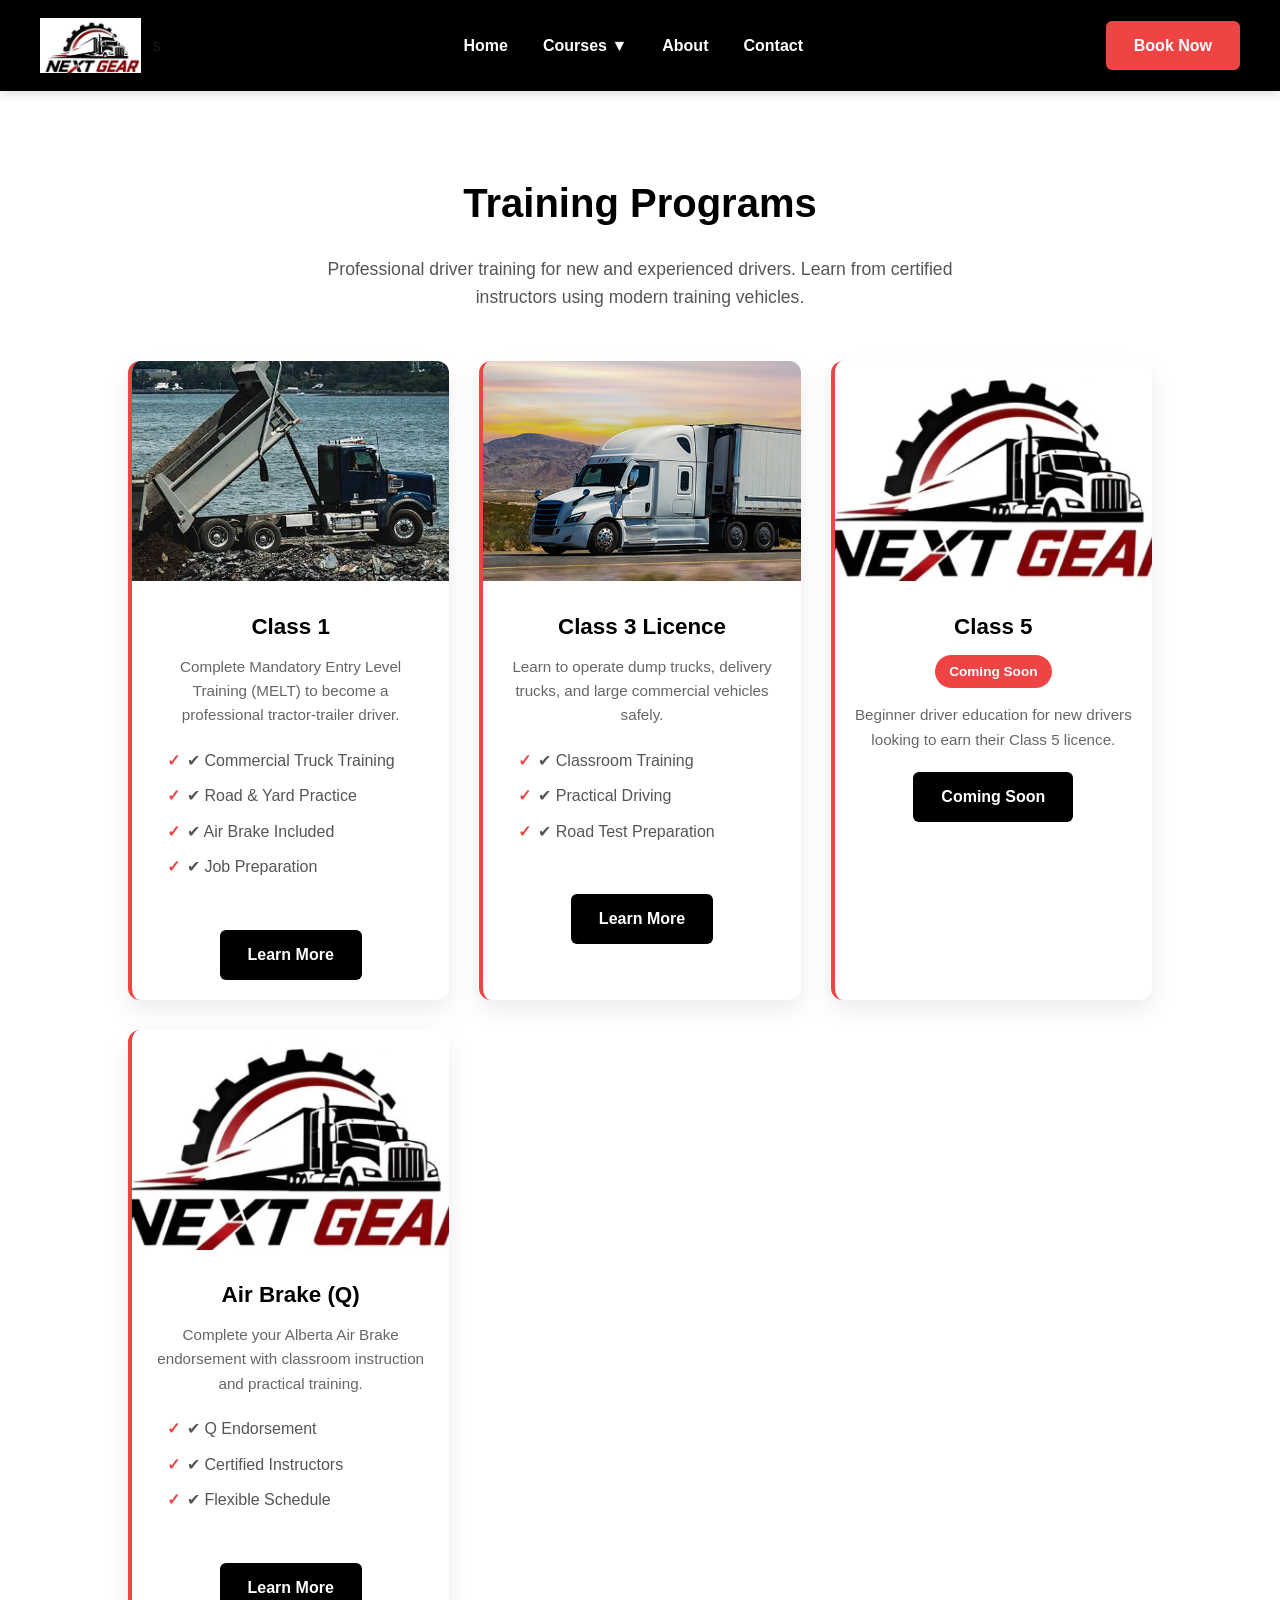
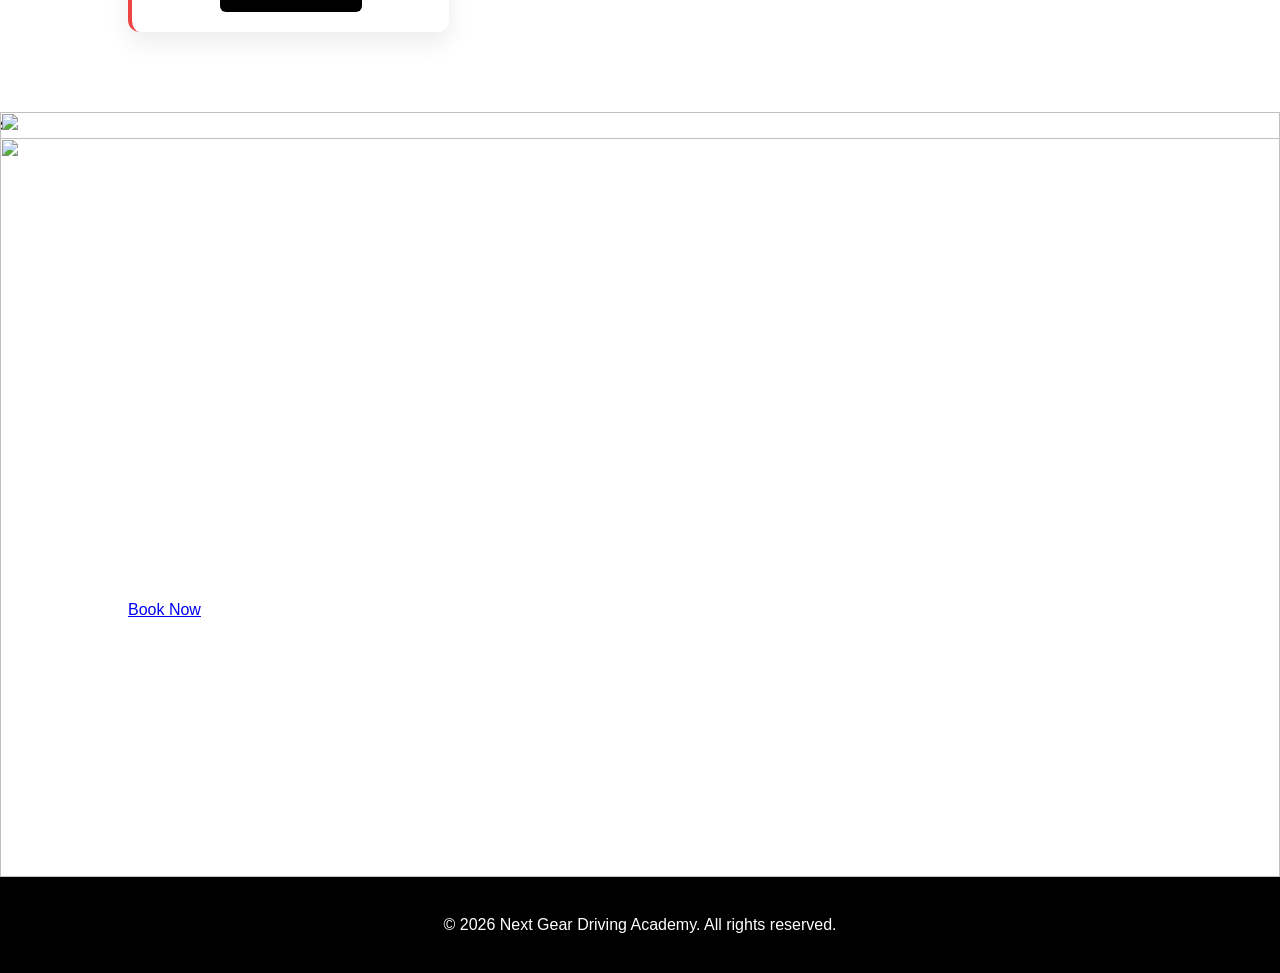
==== index.html @ 334b320c "changes to websites" ====
<!DOCTYPE html>
<html lang="en">
<head>
    <meta charset="UTF-8">
    <meta name="viewport" content="width=device-width, initial-scale=1.0">
    <title>Next Gear Driving Academy - Truck Driving School</title>
    <link rel="stylesheet" href="../css/style.css">
</head>
<body>

<header>

    <nav class="navbar">

    <div class="logo">
        <img src="../images/NextGear.png" alt="Next Gear Driving Academy Logo">s
    </div>

    <ul class="nav-links">

        <li><a href="index.html">Home</a></li>

        <li class="dropdown">

            <a href="#">Courses ▼</a>

            <ul class="dropdown-menu">

                <li><a href="class1.html">Class 1</a></li>

                <li><a href="class3.html">Class 3</a></li>

                <li><a href="#">Class 5 (Coming Soon)</a></li>

            </ul>

        </li>

        <li><a href="about.html">About</a></li>

        <li><a href="contact.html">Contact</a></li>

    </ul>

    <a href="booking.html" class="book-btn">Book Now</a>

</nav>

</header>

<main>

<section class="courses">

    <h2>Training Programs</h2>

    <p class="section-text">
        Professional driver training for new and experienced drivers.
        Learn from certified instructors using modern training vehicles.
    </p>

    <div class="course-grid">

        <div class="course-card">
            <img src="../images/class3.jpg" alt="Class 1 Truck">

            <h3>Class 1</h3>

            <p>
                Complete Mandatory Entry Level Training (MELT) to become
                a professional tractor-trailer driver.
            </p>

            <ul>
                <li>✔ Commercial Truck Training</li>
                <li>✔ Road & Yard Practice</li>
                <li>✔ Air Brake Included</li>
                <li>✔ Job Preparation</li>
            </ul>

            <a href="class1.html">Learn More</a>
        </div>

        <div class="course-card">
            <img src="../images/class1.png" alt="Class 3 Truck">

            <h3>Class 3 Licence</h3>

            <p>
                Learn to operate dump trucks, delivery trucks, and
                large commercial vehicles safely.
            </p>

            <ul>
                <li>✔ Classroom Training</li>
                <li>✔ Practical Driving</li>
                <li>✔ Road Test Preparation</li>
            </ul>

            <a href="class3.html">Learn More</a>
        </div>

        <div class="course-card">
            <img src="../images/NextGear.png" alt="Class 5">

            <h3>Class 5</h3>

            <span class="coming-soon">Coming Soon</span>

            <p>
                Beginner driver education for new drivers looking to earn
                their Class 5 licence.
            </p>

            <a href="#">Coming Soon</a>
        </div>

        <div class="course-card">
            <img src="../images/NextGear.png" alt="Air Brake">

            <h3>Air Brake (Q)</h3>

            <p>
                Complete your Alberta Air Brake endorsement with
                classroom instruction and practical training.
            </p>

            <ul>
                <li>✔ Q Endorsement</li>
                <li>✔ Certified Instructors</li>
                <li>✔ Flexible Schedule</li>
            </ul>

            <a href="airbrake.html">Learn More</a>
        </div>

    </div>

</section>
<section class="hero-slider">

    <div class="slide active">
       <img src="../images/first.png">

        <div class="hero-content">

            <h1>Start Your Truck Driving Career</h1>

            <p>Professional Class 1 & Class 3 Training</p>

            <a href="booking.html">Book Now</a>

        </div>

    </div>

    <div class="slide">
        <img src=".../images/second.webp">

        <div class="hero-content">

            <h1>Certified Instructors</h1>

            <p>Learn from experienced professionals.</p>

        </div>

    </div>
s
    <div class="slide">
        <img src=".../images/fifth.png>

        <div class="hero-content">

            <h1>Class 5 Coming Soon</h1>

        </div>

    </div>

</section>

</main>

<footer>
    <p>&copy; 2026 Next Gear Driving Academy. All rights reserved.</p>
</footer>

</body>
---- css/style.css ----
/* ========================
   Global Styles
======================== */
* {
    margin: 0;
    padding: 0;
    box-sizing: border-box;
}

body {
    font-family: 'Segoe UI', Tahoma, Geneva, Verdana, sans-serif;
    line-height: 1.6;
    color: #1a1a1a;
    background: #ffffff;
}

/* ========================
   Navigation Bar
======================== */
header {
    background: #000000;
    position: sticky;
    top: 0;
    z-index: 1000;
    box-shadow: 0 2px 10px rgba(0, 0, 0, 0.15);
}

.navbar {
    max-width: 1300px;
    margin: 0 auto;
    padding: 18px 40px;
    display: flex;
    justify-content: space-between;
    align-items: center;
}

.logo {
    display: flex;
    align-items: center;
    gap: 12px;
    transition: all 0.3s ease;
}

.logo:hover {
    transform: translateY(-2px);
}

.logo h1 {
    color: white;
    font-size: 1.8rem;
    font-weight: bold;
    letter-spacing: 0.5px;
    margin: 0;
}

.logo img {
    height: 55px;
    margin: 0;
    object-fit: contain;
    transition: all 0.3s ease;
}

.nav-links {
    display: flex;
    list-style: none;
    gap: 35px;
}

.nav-links a {
    color: white;
    text-decoration: none;
    font-weight: 600;
    transition: all 0.3s ease;
    position: relative;
    padding-bottom: 6px;
}

.nav-links a::after {
    content: "";
    position: absolute;
    left: 0;
    bottom: -6px;
    width: 0;
    height: 2px;
    background: #ef4444;
    transition: width 0.3s ease;
}

.nav-links a:hover::after {
    width: 100%;
}

.nav-links a:hover {
    color: #ef4444;
}

.book-btn {
    background: #ef4444;
    color: white;
    text-decoration: none;
    padding: 12px 28px;
    border-radius: 6px;
    font-weight: bold;
    transition: all 0.3s ease;
}

.book-btn:hover {
    background: #dc2626;
    transform: translateY(-2px);
    box-shadow: 0 4px 12px rgba(239, 68, 68, 0.3);
}

/* ========================
   Courses Section
======================== */
.courses {
    padding: 80px 10%;
    text-align: center;
    background: #ffffff;
}

.courses h2 {
    font-size: 2.5rem;
    margin-bottom: 20px;
    color: #000000;
}

.section-text {
    max-width: 700px;
    margin: 20px auto 50px;
    color: #555555;
    font-size: 1.1rem;
}

.course-grid {
    display: grid;
    grid-template-columns: repeat(auto-fit, minmax(280px, 1fr));
    gap: 30px;
}

.course-card {
    background: white;
    border-radius: 12px;
    overflow: hidden;
    box-shadow: 0 10px 25px rgba(0, 0, 0, 0.08);
    transition: all 0.3s ease;
    border-left: 4px solid #ef4444;
}

.course-card:hover {
    transform: translateY(-8px);
    box-shadow: 0 20px 40px rgba(239, 68, 68, 0.15);
}

.course-card img {
    width: 100%;
    height: 220px;
    object-fit: cover;
}

.course-card h3 {
    margin: 20px 0 10px;
    color: #000000;
    font-size: 1.4rem;
}

.course-card p {
    padding: 0 20px;
    color: #666666;
    font-size: 0.95rem;
}

.course-card ul {
    list-style: none;
    text-align: left;
    padding: 20px 35px;
    color: #555555;
}

.course-card li {
    margin-bottom: 10px;
    padding-left: 20px;
    position: relative;
}

.course-card li::before {
    content: "✓";
    position: absolute;
    left: 0;
    color: #ef4444;
    font-weight: bold;
}

.coming-soon {
    display: inline-block;
    background: #ef4444;
    color: white;
    padding: 6px 14px;
    border-radius: 20px;
    margin-bottom: 15px;
    font-size: 0.85rem;
    font-weight: bold;
}

.course-card a {
    display: inline-block;
    margin: 20px;
    padding: 12px 28px;
    background: #000000;
    color: white;
    text-decoration: none;
    border-radius: 6px;
    font-weight: bold;
    transition: all 0.3s ease;
}

.course-card a:hover {
    background: #ef4444;
    transform: translateY(-2px);
    box-shadow: 0 4px 12px rgba(239, 68, 68, 0.3);
}
/* Dropdown */

.dropdown {
    position: relative;
}

.dropdown-menu {
    position: absolute;
    top: 100%;
    left: 0;
    background: white;
    width: 220px;
    list-style: none;
    border-radius: 8px;
    box-shadow: 0 10px 30px rgba(0, 0, 0, 0.2);
    opacity: 0;
    visibility: hidden;
    transform: translateY(-10px);
    transition: all 0.3s cubic-bezier(0.4, 0, 0.2, 1);
    pointer-events: none;
    margin-top: 8px;
}

.dropdown-menu li {
    border-bottom: 1px solid #f0f0f0;
}

.dropdown-menu li:last-child {
    border-bottom: none;
}

.dropdown-menu li a {
    display: block;
    padding: 14px 16px;
    color: #1a1a1a;
    text-decoration: none;
    font-weight: 500;
    transition: all 0.3s ease;
}

.dropdown-menu li a:hover {
    background: #ef4444;
    color: white;
    padding-left: 20px;
}

.dropdown:hover .dropdown-menu {
    opacity: 1;
    visibility: visible;
    transform: translateY(0);
    pointer-events: auto;
}


/* ========================
   Responsive Design
======================== */
@media (max-width: 900px) {
    .navbar {
        flex-direction: column;
        gap: 20px;
        padding: 15px 20px;
    }

    .nav-links {
        flex-direction: column;
        text-align: center;
        gap: 15px;
    }

    .book-btn {
        width: 200px;
        text-align: center;
    }

    .courses {
        padding: 60px 5%;
    }

    .course-grid {
        grid-template-columns: 1fr;
    }

    .courses h2 {
        font-size: 2rem;
    }
}

@media (max-width: 600px) {
    .logo h1 {
        font-size: 1.4rem;
    }

    .nav-links {
        gap: 10px;
        font-size: 0.9rem;
    }

    .courses {
        padding: 40px 5%;
    }

    .courses h2 {
        font-size: 1.6rem;
    }

    .course-card a {
        padding: 10px 20px;
        margin: 15px;
        font-size: 0.9rem;
    }
}

/* ========================
   Course Page Styles
======================== */
.course-hero {
    background: linear-gradient(135deg, #000000 0%, #1a1a1a 100%);
    color: white;
    padding: 100px 40px;
    text-align: center;
}

.course-hero h1 {
    font-size: 3rem;
    margin-bottom: 20px;
}

.course-hero p {
    font-size: 1.2rem;
    margin-bottom: 30px;
    max-width: 600px;
    margin-left: auto;
    margin-right: auto;
}

.course-info {
    padding: 80px 10%;
    text-align: center;
    background: #ffffff;
}

.course-info h2 {
    font-size: 2.2rem;
    margin-bottom: 30px;
    color: #000000;
}

.course-info p {
    max-width: 800px;
    margin: 0 auto;
    font-size: 1.1rem;
    color: #555555;
    line-height: 1.8;
}

.course-features {
    padding: 80px 10%;
    background: #f9f9f9;
    text-align: center;
}

.course-features h2 {
    font-size: 2.2rem;
    margin-bottom: 60px;
    color: #000000;
}

.feature-grid {
    display: grid;
    grid-template-columns: repeat(auto-fit, minmax(250px, 1fr));
    gap: 40px;
    max-width: 1000px;
    margin: 0 auto;
}

.feature {
    background: white;
    padding: 40px 30px;
    border-radius: 12px;
    box-shadow: 0 10px 25px rgba(0, 0, 0, 0.08);
    transition: all 0.3s ease;
    border-top: 4px solid #ef4444;
}

.feature:hover {
    transform: translateY(-8px);
    box-shadow: 0 20px 40px rgba(239, 68, 68, 0.15);
}

.feature-icon {
    font-size: 3rem;
    margin-bottom: 15px;
}

.feature h3 {
    font-size: 1.4rem;
    margin-bottom: 12px;
    color: #000000;
}

.feature p {
    color: #666666;
    font-size: 0.95rem;
}

.cta {
    background: #ef4444;
    color: white;
    padding: 80px 40px;
    text-align: center;
}

.cta h2 {
    font-size: 2.2rem;
    margin-bottom: 30px;
}

.cta .book-btn {
    background: #000000;
    color: white;
    margin: 0;
}

.cta .book-btn:hover {
    background: white;
    color: #ef4444;
}

/* ========================
   Course Page Responsive
======================== */
@media (max-width: 900px) {
    .course-hero {
        padding: 80px 20px;
    }

    .course-hero h1 {
        font-size: 2.2rem;
    }

    .course-info {
        padding: 60px 5%;
    }

    .course-features {
        padding: 60px 5%;
    }

    .feature-grid {
        grid-template-columns: 1fr;
    }

    .cta {
        padding: 60px 20px;
    }
}

@media (max-width: 600px) {
    .course-hero {
        padding: 60px 20px;
    }

    .course-hero h1 {
        font-size: 1.8rem;
    }

    .course-hero p {
        font-size: 1rem;
    }

    .course-info h2,
    .course-features h2,
    .cta h2 {
        font-size: 1.6rem;
    }
}
/* ========================
   Contact Page
======================== */

.contact-hero {
    background: linear-gradient(135deg, #000000 0%, #1f1f1f 100%);
    color: white;
    text-align: center;
    padding: 90px 20px;
}

.contact-hero h1 {
    font-size: 3rem;
    margin-bottom: 15px;
}

.contact-hero p {
    font-size: 1.1rem;
    color: #dddddd;
    max-width: 700px;
    margin: 0 auto;
}

/* Contact Section */

.contact-container {
    max-width: 1200px;
    margin: 80px auto;
    padding: 0 40px;

    display: grid;
    grid-template-columns: 1fr 2fr;
    gap: 50px;
}

/* Contact Info */

.contact-info {
    background: #ffffff;
    padding: 35px;
    border-radius: 12px;
    box-shadow: 0 8px 25px rgba(0,0,0,.08);
    border-left: 5px solid #ef4444;
}

.contact-info h2 {
    margin-bottom: 30px;
    color: #000;
}

.info-item {
    margin-bottom: 25px;
}

.info-item h3 {
    color: #ef4444;
    margin-bottom: 8px;
    font-size: 1rem;
}

.info-item p {
    color: #555;
    line-height: 1.6;
}

.info-item a {
    color: #333;
    text-decoration: none;
}

.info-item a:hover {
    color: #ef4444;
}

/* Contact Form */

.contact-form {
    background: white;
    padding: 35px;
    border-radius: 12px;
    box-shadow: 0 8px 25px rgba(0,0,0,.08);
}

.contact-form h2 {
    margin-bottom: 30px;
    color: #000;
}

.contact-form form {
    display: flex;
    flex-direction: column;
    gap: 18px;
}

.contact-form input,
.contact-form select,
.contact-form textarea {

    width: 100%;

    padding: 15px;

    border: 1px solid #ddd;

    border-radius: 8px;

    font-size: 16px;

    transition: .3s;
}

.contact-form input:focus,
.contact-form select:focus,
.contact-form textarea:focus {

    outline: none;

    border-color: #ef4444;

    box-shadow: 0 0 8px rgba(239,68,68,.2);

}

.contact-form textarea {
    resize: vertical;
    min-height: 150px;
}

.submit-btn {

    background: #ef4444;

    color: white;

    border: none;

    padding: 16px;

    border-radius: 8px;

    font-size: 16px;

    font-weight: bold;

    cursor: pointer;

    transition: .3s;
}

.submit-btn:hover {

    background: #dc2626;

    transform: translateY(-2px);

    box-shadow: 0 5px 15px rgba(239,68,68,.3);

}

/* Map */

.map {
    padding: 0 40px 80px;
    text-align: center;
}

.map h2 {
    margin-bottom: 30px;
    font-size: 2rem;
}

.map-box {

    max-width: 1200px;
    margin: auto;

    height: 400px;

    border-radius: 12px;

    background: #f3f3f3;

    display: flex;

    align-items: center;

    justify-content: center;

    font-size: 1.2rem;

    color: #666;

    border: 2px dashed #ccc;

}

/* Footer */

footer {

    background: #000;

    color: white;

    text-align: center;

    padding: 30px 20px;

    margin-top: 0;

}

footer p {
    margin: 5px 0;
}

/* ========================
   Contact Responsive
======================== */

@media (max-width: 900px) {

    .contact-container {

        grid-template-columns: 1fr;

        padding: 0 20px;

        gap: 30px;

    }

    .contact-hero h1 {

        font-size: 2.2rem;

    }

    .map {

        padding: 0 20px 60px;

    }

}

@media (max-width: 600px) {

    .contact-hero {

        padding: 70px 20px;

    }

    .contact-hero h1 {

        font-size: 1.8rem;

    }

    .contact-form,
    .contact-info {

        padding: 25px;

    }

    .map-box {

        height: 300px;

    }

}
/* ========================
   Carousel
======================== */
.hero-slider{
    position:relative;
    height:85vh;
    overflow:hidden;
}

.slide{
    position:absolute;
    width:100%;
    height:100%;
}

.slide img{
    width:100%;
    height:100%;
    object-fit:cover;
}

.hero-content{

    position:absolute;

    top:50%;
    left:10%;

    transform:translateY(-50%);

    color:white;

    max-width:600px;

}

.hero-content h1{

    font-size:4rem;

}
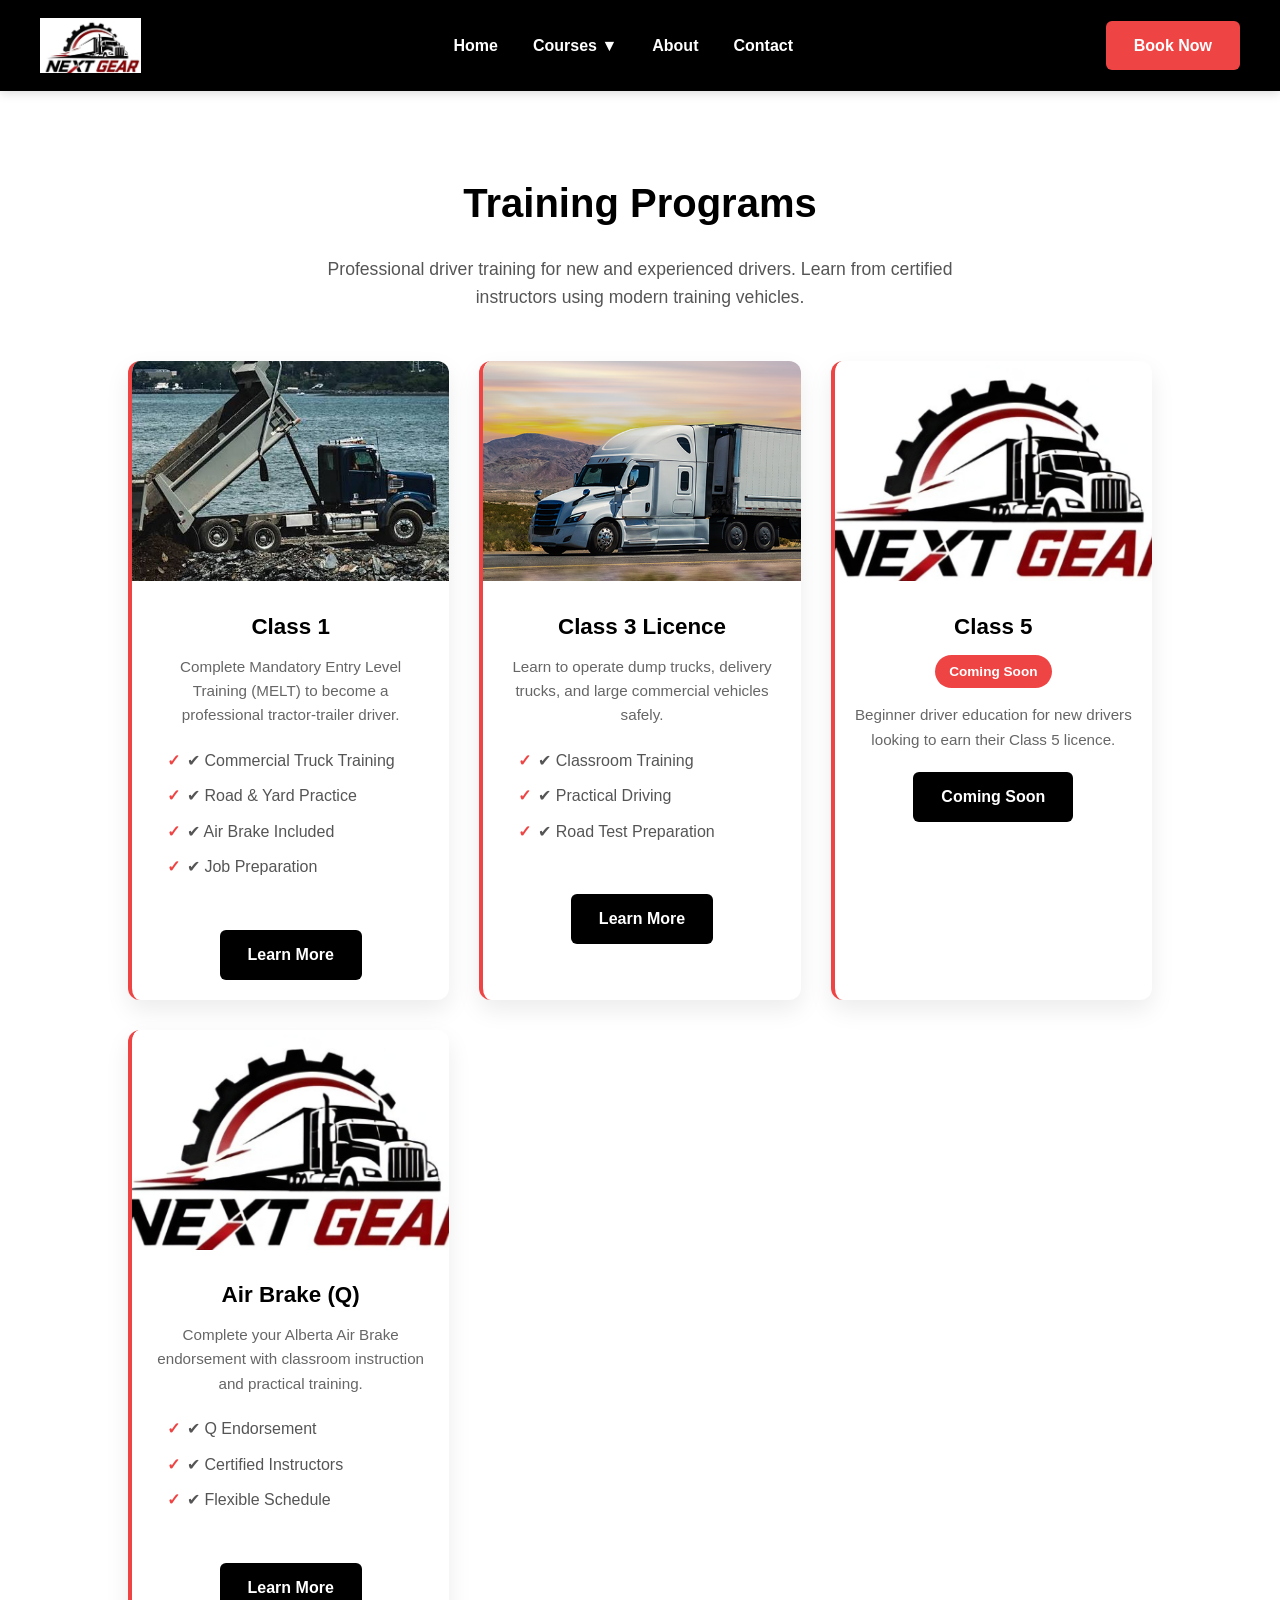
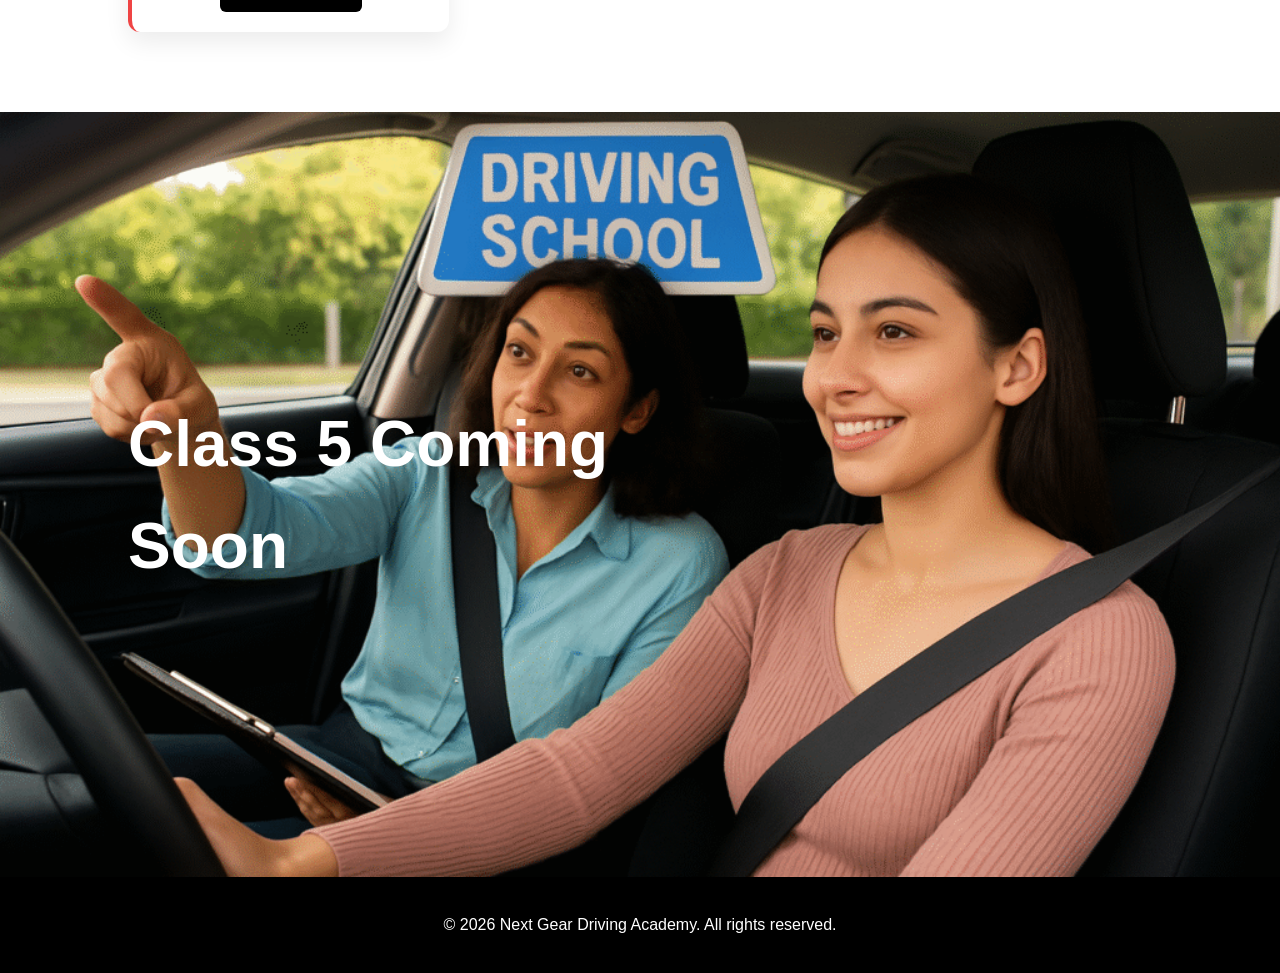
==== commit 8ecb742b: "updated links" ====
--- a/index.html
+++ b/index.html
@@ -4,7 +4,7 @@
     <meta charset="UTF-8">
     <meta name="viewport" content="width=device-width, initial-scale=1.0">
     <title>Next Gear Driving Academy - Truck Driving School</title>
-    <link rel="stylesheet" href="../css/style.css">
+    <link rel="stylesheet" href="css/style.css">
 </head>
 <body>
 
@@ -12,8 +12,8 @@
 
     <nav class="navbar">
 
-    <div class="logo">
-        <img src="../images/NextGear.png" alt="Next Gear Driving Academy Logo">s
+        <div class="logo">
+        <img src="images/NextGear.png" alt="Next Gear Driving Academy Logo">
     </div>
 
     <ul class="nav-links">
@@ -42,7 +42,7 @@
 
     </ul>
 
-    <a href="booking.html" class="book-btn">Book Now</a>
+    <a href="bookings.html" class="book-btn">Book Now</a>
 
 </nav>
 
@@ -62,7 +62,7 @@
     <div class="course-grid">
 
         <div class="course-card">
-            <img src="../images/class3.jpg" alt="Class 1 Truck">
+            <img src="images/class3.jpg" alt="Class 1 Truck">
 
             <h3>Class 1</h3>
 
@@ -82,7 +82,7 @@
         </div>
 
         <div class="course-card">
-            <img src="../images/class1.png" alt="Class 3 Truck">
+            <img src="images/class1.png" alt="Class 3 Truck">
 
             <h3>Class 3 Licence</h3>
 
@@ -101,7 +101,7 @@
         </div>
 
         <div class="course-card">
-            <img src="../images/NextGear.png" alt="Class 5">
+            <img src="images/NextGear.png" alt="Class 5">
 
             <h3>Class 5</h3>
 
@@ -116,7 +116,7 @@
         </div>
 
         <div class="course-card">
-            <img src="../images/NextGear.png" alt="Air Brake">
+            <img src="images/NextGear.png" alt="Air Brake">
 
             <h3>Air Brake (Q)</h3>
 
@@ -140,7 +140,7 @@
 <section class="hero-slider">
 
     <div class="slide active">
-       <img src="../images/first.png">
+    <img src="images/first.png">
 
         <div class="hero-content">
 
@@ -148,14 +148,14 @@
 
             <p>Professional Class 1 & Class 3 Training</p>
 
-            <a href="booking.html">Book Now</a>
+            <a href="bookings.html">Book Now</a>
 
         </div>
 
     </div>
 
     <div class="slide">
-        <img src=".../images/second.webp">
+        <img src="images/second.webp">
 
         <div class="hero-content">
 
@@ -166,9 +166,8 @@
         </div>
 
     </div>
-s
     <div class="slide">
-        <img src=".../images/fifth.png>
+        <img src="images/fifth.png">
 
         <div class="hero-content">
 
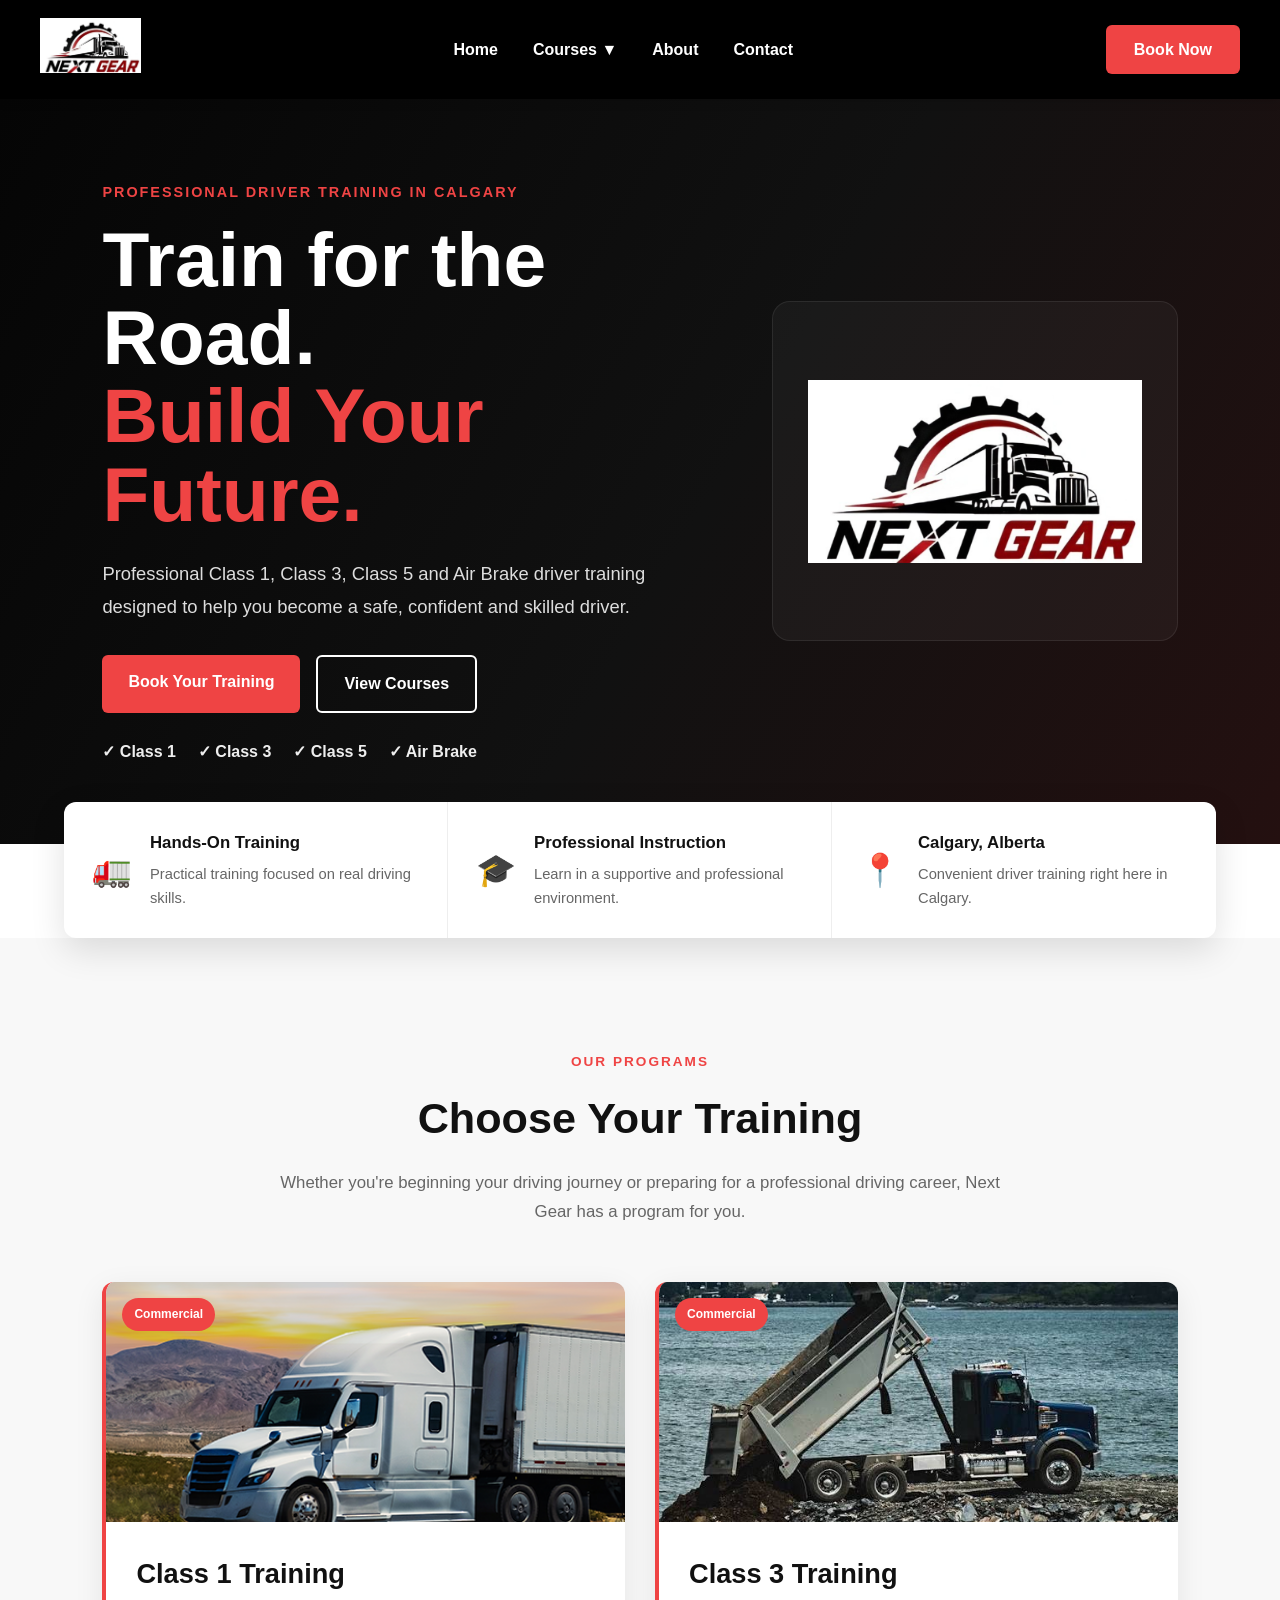
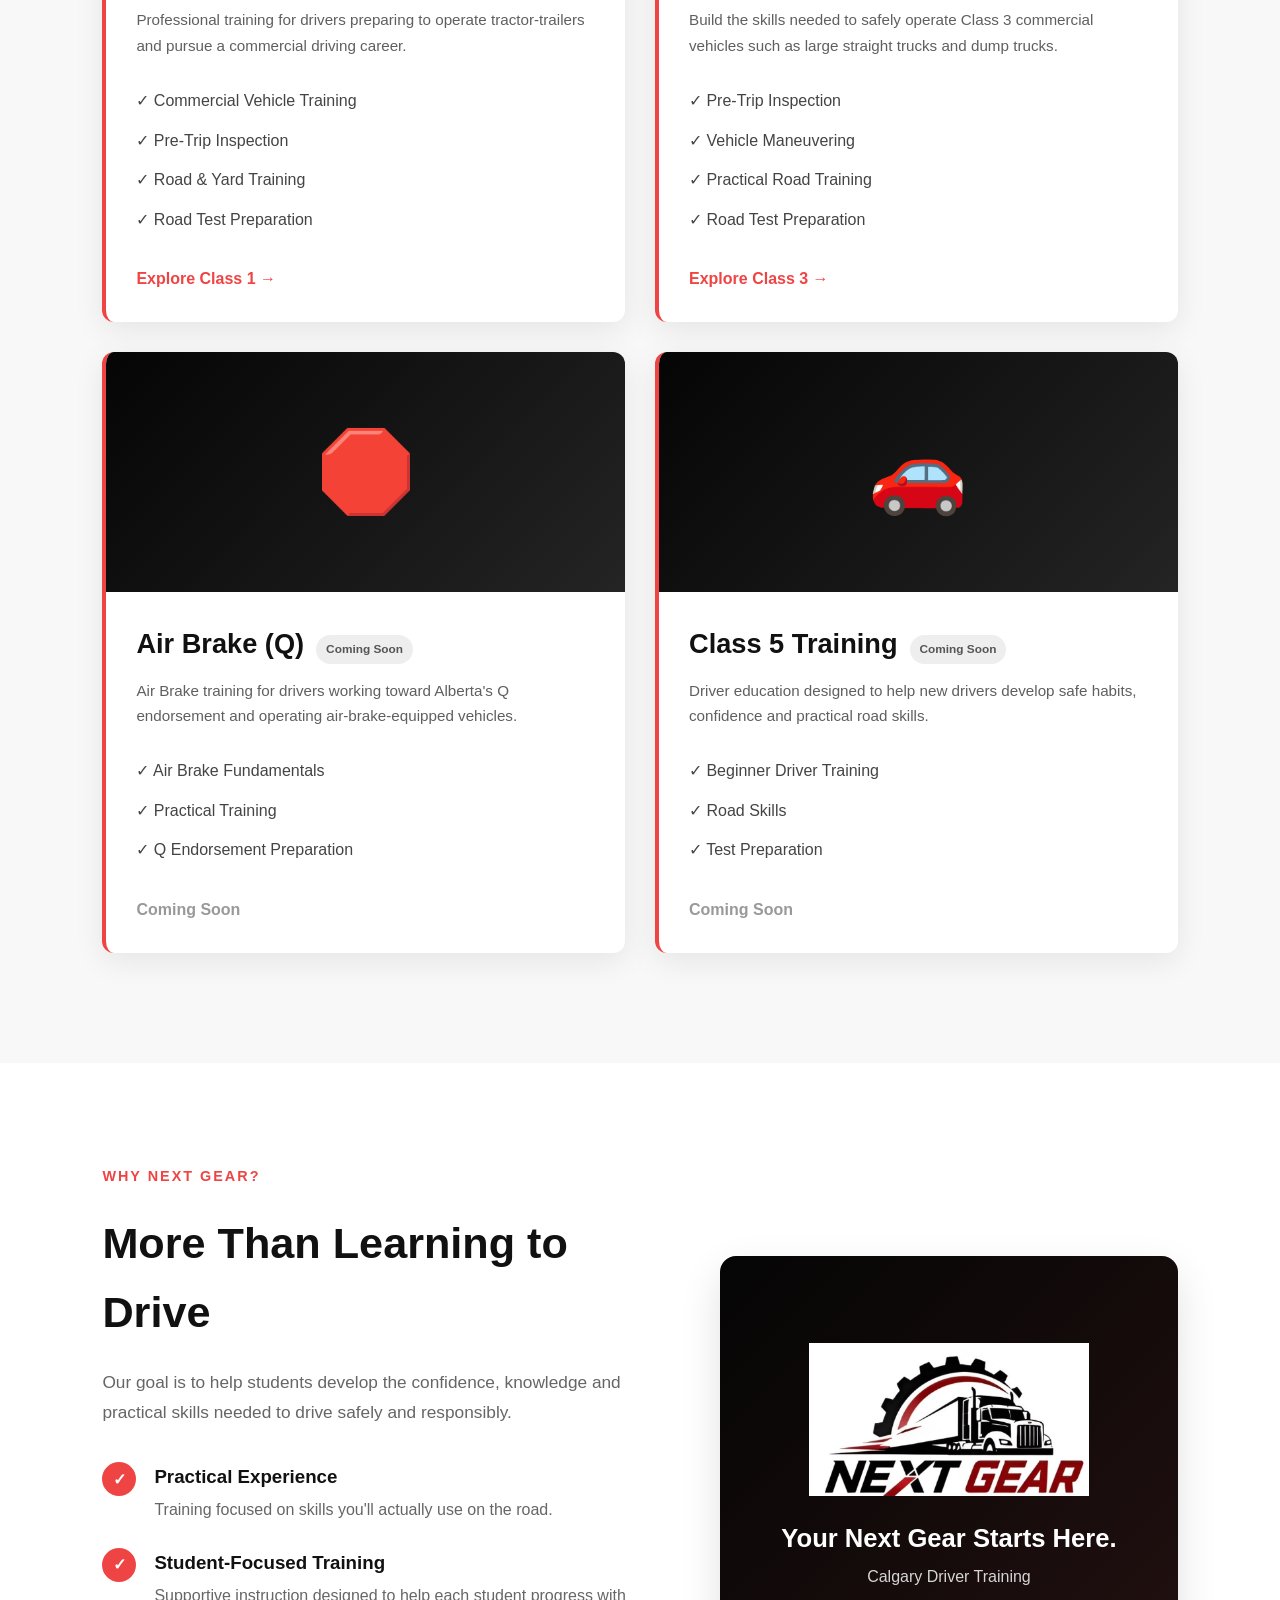
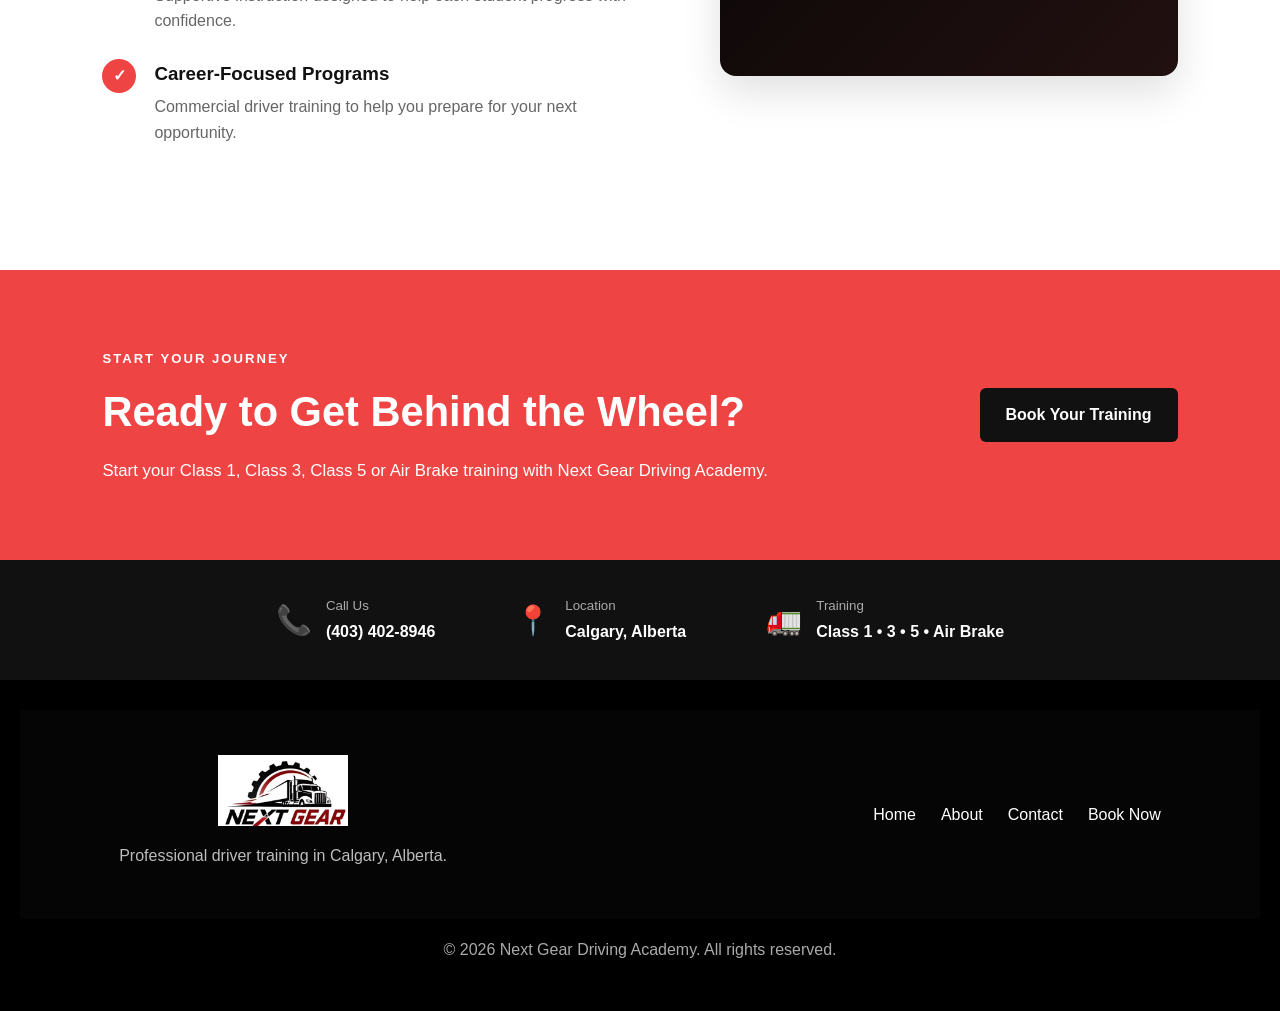
==== commit ad66d7f9: "Updates to contacts, homepage...etc" ====
--- a/index.html
+++ b/index.html
@@ -1,188 +1,511 @@
 <!DOCTYPE html>
 <html lang="en">
+
 <head>
     <meta charset="UTF-8">
     <meta name="viewport" content="width=device-width, initial-scale=1.0">
-    <title>Next Gear Driving Academy - Truck Driving School</title>
+
+    <meta
+        name="description"
+        content="Next Gear Driving Academy provides professional Class 1, Class 3, Class 5 and Air Brake driver training in Calgary, Alberta."
+    >
+
+    <title>Next Gear Driving Academy | Calgary Driver Training</title>
+
     <link rel="stylesheet" href="css/style.css">
 </head>
+
 <body>
 
 <header>
-
     <nav class="navbar">
 
         <div class="logo">
-        <img src="images/NextGear.png" alt="Next Gear Driving Academy Logo">
+            <a href="index.html">
+                <img
+                    src="images/NextGear.png"
+                    alt="Next Gear Driving Academy Logo"
+                >
+            </a>
+        </div>
+
+        <ul class="nav-links">
+
+            <li>
+                <a href="index.html">Home</a>
+            </li>
+
+            <li class="dropdown">
+
+                <a href="#">Courses ▼</a>
+
+                <ul class="dropdown-menu">
+                    <li><a href="class1.html">Class 1</a></li>
+                    <li><a href="class3.html">Class 3</a></li>
+                    <li><a href="#">Class 5 (Coming Soon)</a></li>
+                    <li><a href="#">Air Brake (Q) (Coming Soon)</a></li>
+                </ul>
+
+            </li>
+
+            <li>
+                <a href="about.html">About</a>
+            </li>
+
+            <li>
+                <a href="contact.html">Contact</a>
+            </li>
+
+        </ul>
+
+        <a href="bookings.html" class="book-btn">Book Now</a>
+
+    </nav>
+</header>
+
+
+<main>
+
+    <!-- HERO -->
+    <section class="home-hero">
+
+        <div class="home-hero-content">
+
+            <span class="hero-label">
+                Professional Driver Training in Calgary
+            </span>
+
+            <h1>
+                Train for the Road.<br>
+                <span>Build Your Future.</span>
+            </h1>
+
+            <p>
+                Professional Class 1, Class 3, Class 5 and
+                Air Brake driver training designed to help you
+                become a safe, confident and skilled driver.
+            </p>
+
+            <div class="hero-buttons">
+
+                <a href="bookings.html" class="primary-btn">
+                    Book Your Training
+                </a>
+
+                <a href="#programs" class="secondary-btn">
+                    View Courses
+                </a>
+
+            </div>
+
+            <div class="hero-course-list">
+                <span>✓ Class 1</span>
+                <span>✓ Class 3</span>
+                <span>✓ Class 5</span>
+                <span>✓ Air Brake</span>
+            </div>
+
+        </div>
+
+        <div class="hero-logo-display">
+            <img
+                src="images/NextGear.png"
+                alt="Next Gear Driving Academy"
+            >
+        </div>
+
+    </section>
+
+
+    <!-- BENEFITS -->
+    <section class="quick-benefits">
+
+        <div class="benefit-item">
+            <span>🚛</span>
+            <div>
+                <h3>Hands-On Training</h3>
+                <p>Practical training focused on real driving skills.</p>
+            </div>
+        </div>
+
+        <div class="benefit-item">
+            <span>🎓</span>
+            <div>
+                <h3>Professional Instruction</h3>
+                <p>Learn in a supportive and professional environment.</p>
+            </div>
+        </div>
+
+        <div class="benefit-item">
+            <span>📍</span>
+            <div>
+                <h3>Calgary, Alberta</h3>
+                <p>Convenient driver training right here in Calgary.</p>
+            </div>
+        </div>
+
+    </section>
+
+
+    <!-- COURSES -->
+    <section class="courses" id="programs">
+
+        <div class="section-heading">
+
+            <span>OUR PROGRAMS</span>
+
+            <h2>Choose Your Training</h2>
+
+            <p>
+                Whether you're beginning your driving journey or
+                preparing for a professional driving career,
+                Next Gear has a program for you.
+            </p>
+
+        </div>
+
+
+        <div class="course-grid">
+
+            <!-- CLASS 1 -->
+            <article class="course-card">
+
+                <div class="course-image-wrapper">
+                    <img
+                        src="images/class1.png"
+                        alt="Class 1 commercial truck training"
+                    >
+
+                    <span class="course-badge">
+                        Commercial
+                    </span>
+                </div>
+
+                <div class="course-card-content">
+
+                    <h3>Class 1 Training</h3>
+
+                    <p>
+                        Professional training for drivers preparing
+                        to operate tractor-trailers and pursue a
+                        commercial driving career.
+                    </p>
+
+                    <ul>
+                        <li>✓ Commercial Vehicle Training</li>
+                        <li>✓ Pre-Trip Inspection</li>
+                        <li>✓ Road & Yard Training</li>
+                        <li>✓ Road Test Preparation</li>
+                    </ul>
+
+                    <a href="class1.html" class="course-link">
+                        Explore Class 1 →
+                    </a>
+
+                </div>
+
+            </article>
+
+
+            <!-- CLASS 3 -->
+            <article class="course-card">
+
+                <div class="course-image-wrapper">
+                    <img
+                        src="images/class3.jpg"
+                        alt="Class 3 commercial truck training"
+                    >
+
+                    <span class="course-badge">
+                        Commercial
+                    </span>
+                </div>
+
+                <div class="course-card-content">
+
+                    <h3>Class 3 Training</h3>
+
+                    <p>
+                        Build the skills needed to safely operate
+                        Class 3 commercial vehicles such as large
+                        straight trucks and dump trucks.
+                    </p>
+
+                    <ul>
+                        <li>✓ Pre-Trip Inspection</li>
+                        <li>✓ Vehicle Maneuvering</li>
+                        <li>✓ Practical Road Training</li>
+                        <li>✓ Road Test Preparation</li>
+                    </ul>
+
+                    <a href="class3.html" class="course-link">
+                        Explore Class 3 →
+                    </a>
+
+                </div>
+
+            </article>
+
+
+            <!-- AIR BRAKE -->
+            <article class="course-card">
+
+                <div class="course-image-placeholder">
+                    <span>🛑</span>
+                </div>
+                
+
+                <div class="course-card-content">
+
+                    <div class="title-with-badge">
+
+                        <h3>Air Brake (Q)</h3>
+
+                        <span class="coming-soon">
+                            Coming Soon
+                        </span>
+
+                    </div>
+
+                    <p>
+                        Air Brake training for drivers working toward
+                        Alberta's Q endorsement and operating
+                        air-brake-equipped vehicles.
+                    </p>
+
+                    <ul>
+                        <li>✓ Air Brake Fundamentals</li>
+                        <li>✓ Practical Training</li>
+                        <li>✓ Q Endorsement Preparation</li>
+                    </ul>
+
+                    <span class="disabled-link">
+                        Coming Soon
+                    </span>
+
+                </div>
+
+            </article>
+
+
+            <!-- CLASS 5 -->
+            <article class="course-card">
+
+                <div class="course-image-placeholder">
+                    <span>🚗</span>
+                </div>
+
+                <div class="course-card-content">
+
+                    <div class="title-with-badge">
+
+                        <h3>Class 5 Training</h3>
+
+                        <span class="coming-soon">
+                            Coming Soon
+                        </span>
+
+                    </div>
+
+                    <p>
+                        Driver education designed to help new drivers
+                        develop safe habits, confidence and practical
+                        road skills.
+                    </p>
+
+                    <ul>
+                        <li>✓ Beginner Driver Training</li>
+                        <li>✓ Road Skills</li>
+                        <li>✓ Test Preparation</li>
+                    </ul>
+
+                    <span class="disabled-link">
+                        Coming Soon
+                    </span>
+
+                </div>
+
+            </article>
+
+        </div>
+
+    </section>
+
+
+    <!-- WHY NEXT GEAR -->
+    <section class="why-nextgear">
+
+        <div class="why-content">
+
+            <span class="section-label">
+                WHY NEXT GEAR?
+            </span>
+
+            <h2>
+                More Than Learning to Drive
+            </h2>
+
+            <p>
+                Our goal is to help students develop the confidence,
+                knowledge and practical skills needed to drive safely
+                and responsibly.
+            </p>
+
+            <div class="why-list">
+
+                <div class="why-item">
+                    <span>✓</span>
+
+                    <div>
+                        <h3>Practical Experience</h3>
+                        <p>
+                            Training focused on skills you'll actually
+                            use on the road.
+                        </p>
+                    </div>
+                </div>
+
+                <div class="why-item">
+                    <span>✓</span>
+
+                    <div>
+                        <h3>Student-Focused Training</h3>
+                        <p>
+                            Supportive instruction designed to help
+                            each student progress with confidence.
+                        </p>
+                    </div>
+                </div>
+
+                <div class="why-item">
+                    <span>✓</span>
+
+                    <div>
+                        <h3>Career-Focused Programs</h3>
+                        <p>
+                            Commercial driver training to help you
+                            prepare for your next opportunity.
+                        </p>
+                    </div>
+                </div>
+
+            </div>
+
+        </div>
+
+
+        <div class="why-visual">
+
+            <img
+                src="images/NextGear.png"
+                alt="Next Gear Driving Academy"
+            >
+
+            <h3>Your Next Gear Starts Here.</h3>
+
+            <p>
+                Calgary Driver Training
+            </p>
+
+        </div>
+
+    </section>
+
+
+    <!-- CAREER CTA -->
+    <section class="career-section">
+
+        <div>
+
+            <span>START YOUR JOURNEY</span>
+
+            <h2>
+                Ready to Get Behind the Wheel?
+            </h2>
+
+            <p>
+                Start your Class 1, Class 3, Class 5 or
+                Air Brake training with Next Gear Driving Academy.
+            </p>
+
+        </div>
+
+        <a href="bookings.html" class="light-btn">
+            Book Your Training
+        </a>
+
+    </section>
+
+
+    <!-- CONTACT STRIP -->
+    <section class="contact-strip">
+
+        <div>
+            <span>📞</span>
+            <p>
+                <small>Call Us</small>
+                <strong>(403) 402-8946</strong>
+            </p>
+        </div>
+
+        <div>
+            <span>📍</span>
+            <p>
+                <small>Location</small>
+                <strong>Calgary, Alberta</strong>
+            </p>
+        </div>
+
+        <div>
+            <span>🚛</span>
+            <p>
+                <small>Training</small>
+                <strong>Class 1 • 3 • 5 • Air Brake</strong>
+            </p>
+        </div>
+
+    </section>
+
+</main>
+
+
+<footer>
+
+    <div class="footer-content">
+
+        <div class="footer-brand">
+
+            <img
+                src="images/NextGear.png"
+                alt="Next Gear Driving Academy"
+            >
+
+            <p>
+                Professional driver training in Calgary, Alberta.
+            </p>
+
+        </div>
+
+        <div class="footer-links">
+
+            <a href="index.html">Home</a>
+            <a href="about.html">About</a>
+            <a href="contact.html">Contact</a>
+            <a href="bookings.html">Book Now</a>
+
+        </div>
+
     </div>
 
-    <ul class="nav-links">
-
-        <li><a href="index.html">Home</a></li>
-
-        <li class="dropdown">
-
-            <a href="#">Courses ▼</a>
-
-            <ul class="dropdown-menu">
-
-                <li><a href="class1.html">Class 1</a></li>
-
-                <li><a href="class3.html">Class 3</a></li>
-
-                <li><a href="#">Class 5 (Coming Soon)</a></li>
-
-            </ul>
-
-        </li>
-
-        <li><a href="about.html">About</a></li>
-
-        <li><a href="contact.html">Contact</a></li>
-
-    </ul>
-
-    <a href="bookings.html" class="book-btn">Book Now</a>
-
-</nav>
-
-</header>
-
-<main>
-
-<section class="courses">
-
-    <h2>Training Programs</h2>
-
-    <p class="section-text">
-        Professional driver training for new and experienced drivers.
-        Learn from certified instructors using modern training vehicles.
-    </p>
-
-    <div class="course-grid">
-
-        <div class="course-card">
-            <img src="images/class3.jpg" alt="Class 1 Truck">
-
-            <h3>Class 1</h3>
-
-            <p>
-                Complete Mandatory Entry Level Training (MELT) to become
-                a professional tractor-trailer driver.
-            </p>
-
-            <ul>
-                <li>✔ Commercial Truck Training</li>
-                <li>✔ Road & Yard Practice</li>
-                <li>✔ Air Brake Included</li>
-                <li>✔ Job Preparation</li>
-            </ul>
-
-            <a href="class1.html">Learn More</a>
-        </div>
-
-        <div class="course-card">
-            <img src="images/class1.png" alt="Class 3 Truck">
-
-            <h3>Class 3 Licence</h3>
-
-            <p>
-                Learn to operate dump trucks, delivery trucks, and
-                large commercial vehicles safely.
-            </p>
-
-            <ul>
-                <li>✔ Classroom Training</li>
-                <li>✔ Practical Driving</li>
-                <li>✔ Road Test Preparation</li>
-            </ul>
-
-            <a href="class3.html">Learn More</a>
-        </div>
-
-        <div class="course-card">
-            <img src="images/NextGear.png" alt="Class 5">
-
-            <h3>Class 5</h3>
-
-            <span class="coming-soon">Coming Soon</span>
-
-            <p>
-                Beginner driver education for new drivers looking to earn
-                their Class 5 licence.
-            </p>
-
-            <a href="#">Coming Soon</a>
-        </div>
-
-        <div class="course-card">
-            <img src="images/NextGear.png" alt="Air Brake">
-
-            <h3>Air Brake (Q)</h3>
-
-            <p>
-                Complete your Alberta Air Brake endorsement with
-                classroom instruction and practical training.
-            </p>
-
-            <ul>
-                <li>✔ Q Endorsement</li>
-                <li>✔ Certified Instructors</li>
-                <li>✔ Flexible Schedule</li>
-            </ul>
-
-            <a href="airbrake.html">Learn More</a>
-        </div>
-
+    <div class="footer-bottom">
+        <p>
+            &copy; 2026 Next Gear Driving Academy.
+            All rights reserved.
+        </p>
     </div>
 
-</section>
-<section class="hero-slider">
-
-    <div class="slide active">
-    <img src="images/first.png">
-
-        <div class="hero-content">
-
-            <h1>Start Your Truck Driving Career</h1>
-
-            <p>Professional Class 1 & Class 3 Training</p>
-
-            <a href="bookings.html">Book Now</a>
-
-        </div>
-
-    </div>
-
-    <div class="slide">
-        <img src="images/second.webp">
-
-        <div class="hero-content">
-
-            <h1>Certified Instructors</h1>
-
-            <p>Learn from experienced professionals.</p>
-
-        </div>
-
-    </div>
-    <div class="slide">
-        <img src="images/fifth.png">
-
-        <div class="hero-content">
-
-            <h1>Class 5 Coming Soon</h1>
-
-        </div>
-
-    </div>
-
-</section>
-
-</main>
-
-<footer>
-    <p>&copy; 2026 Next Gear Driving Academy. All rights reserved.</p>
 </footer>
 
-</body>+</body>
+
+</html>
--- a/css/style.css
+++ b/css/style.css
@@ -810,4 +810,1472 @@
 
     font-size:4rem;
 
+}
+
+/* =========================================================
+   HOME PAGE REDESIGN
+   Added for the redesigned Next Gear homepage.
+   These rules are placed at the end so they override older
+   homepage/card styles without changing your course/contact pages.
+========================================================= */
+
+html {
+    scroll-behavior: smooth;
+}
+
+/* ---------- HOME HERO ---------- */
+
+.home-hero {
+    min-height: 620px;
+    padding: 80px 8%;
+    display: grid;
+    grid-template-columns: 1.2fr 0.8fr;
+    align-items: center;
+    gap: 60px;
+    background: linear-gradient(120deg, #050505 0%, #111111 55%, #241010 100%);
+    color: #ffffff;
+}
+
+.home-hero-content {
+    max-width: 720px;
+}
+
+.hero-label,
+.section-label {
+    display: inline-block;
+    margin-bottom: 16px;
+    color: #ef4444;
+    font-size: 0.9rem;
+    font-weight: 800;
+    letter-spacing: 2px;
+    text-transform: uppercase;
+}
+
+.home-hero h1 {
+    margin: 0 0 24px;
+    font-size: clamp(3rem, 6vw, 5.3rem);
+    line-height: 1.02;
+    color: #ffffff;
+}
+
+.home-hero h1 span {
+    color: #ef4444;
+}
+
+.home-hero p {
+    max-width: 650px;
+    margin: 0;
+    color: #dddddd;
+    font-size: 1.15rem;
+    line-height: 1.8;
+}
+
+.hero-buttons {
+    display: flex;
+    flex-wrap: wrap;
+    gap: 16px;
+    margin: 32px 0 26px;
+}
+
+.primary-btn,
+.secondary-btn,
+.light-btn {
+    display: inline-block;
+    padding: 14px 26px;
+    border-radius: 6px;
+    font-weight: 800;
+    text-decoration: none;
+    transition: all 0.3s ease;
+}
+
+.primary-btn {
+    background: #ef4444;
+    color: #ffffff;
+}
+
+.primary-btn:hover {
+    background: #dc2626;
+    transform: translateY(-2px);
+    box-shadow: 0 6px 18px rgba(239, 68, 68, 0.3);
+}
+
+.secondary-btn {
+    border: 2px solid #ffffff;
+    color: #ffffff;
+    background: transparent;
+}
+
+.secondary-btn:hover {
+    background: #ffffff;
+    color: #111111;
+    transform: translateY(-2px);
+}
+
+.hero-course-list {
+    display: flex;
+    flex-wrap: wrap;
+    gap: 22px;
+    color: #eeeeee;
+    font-weight: 600;
+}
+
+.hero-course-list span {
+    white-space: nowrap;
+}
+
+.hero-logo-display {
+    display: flex;
+    align-items: center;
+    justify-content: center;
+    min-height: 340px;
+    padding: 35px;
+    border: 1px solid rgba(255, 255, 255, 0.08);
+    border-radius: 18px;
+    background: rgba(255, 255, 255, 0.04);
+}
+
+.hero-logo-display img {
+    width: min(100%, 420px);
+    max-height: 360px;
+    object-fit: contain;
+}
+
+/* ---------- QUICK BENEFITS ---------- */
+
+.quick-benefits {
+    position: relative;
+    z-index: 5;
+    width: min(1200px, 90%);
+    margin: -42px auto 0;
+    display: grid;
+    grid-template-columns: repeat(3, 1fr);
+    background: #ffffff;
+    border-radius: 12px;
+    box-shadow: 0 12px 35px rgba(0, 0, 0, 0.12);
+    overflow: hidden;
+}
+
+.benefit-item {
+    display: flex;
+    align-items: center;
+    gap: 18px;
+    padding: 28px;
+    text-align: left;
+}
+
+.benefit-item:not(:last-child) {
+    border-right: 1px solid #eeeeee;
+}
+
+.benefit-item > span {
+    font-size: 2rem;
+}
+
+.benefit-item h3 {
+    margin: 0 0 6px;
+    color: #111111;
+    font-size: 1.05rem;
+}
+
+.benefit-item p {
+    margin: 0;
+    color: #666666;
+    font-size: 0.92rem;
+}
+
+/* ---------- TRAINING PROGRAMS ---------- */
+
+.courses#programs {
+    padding: 110px 8%;
+    text-align: center;
+    background: #f8f8f8;
+}
+
+.section-heading {
+    max-width: 720px;
+    margin: 0 auto 55px;
+    text-align: center;
+}
+
+.section-heading > span {
+    color: #ef4444;
+    font-size: 0.85rem;
+    font-weight: 800;
+    letter-spacing: 2px;
+}
+
+.section-heading h2 {
+    margin: 10px 0 15px;
+    color: #111111;
+    font-size: 2.7rem;
+}
+
+.section-heading p {
+    margin: 0;
+    color: #666666;
+    font-size: 1.05rem;
+    line-height: 1.75;
+}
+
+.courses#programs .course-grid {
+    max-width: 1250px;
+    margin: 0 auto;
+    display: grid;
+    grid-template-columns: repeat(2, minmax(0, 1fr));
+    gap: 30px;
+}
+
+.courses#programs .course-card {
+    overflow: hidden;
+    background: #ffffff;
+    border: none;
+    border-left: 4px solid #ef4444;
+    border-radius: 12px;
+    box-shadow: 0 8px 30px rgba(0, 0, 0, 0.08);
+    text-align: left;
+    transition: all 0.3s ease;
+}
+
+.courses#programs .course-card:hover {
+    transform: translateY(-7px);
+    box-shadow: 0 18px 38px rgba(239, 68, 68, 0.14);
+}
+
+.course-image-wrapper {
+    position: relative;
+    height: 240px;
+    overflow: hidden;
+    background: #111111;
+}
+
+.courses#programs .course-image-wrapper img {
+    width: 100%;
+    height: 100%;
+    margin: 0;
+    object-fit: cover;
+    transition: transform 0.35s ease;
+}
+
+.courses#programs .course-card:hover .course-image-wrapper img {
+    transform: scale(1.03);
+}
+
+.course-badge {
+    position: absolute;
+    top: 16px;
+    left: 16px;
+    padding: 7px 12px;
+    border-radius: 20px;
+    background: #ef4444;
+    color: #ffffff;
+    font-size: 0.75rem;
+    font-weight: 800;
+}
+
+.course-image-placeholder {
+    height: 240px;
+    display: flex;
+    align-items: center;
+    justify-content: center;
+    background: linear-gradient(135deg, #050505, #242424);
+}
+
+.course-image-placeholder span {
+    font-size: 5rem;
+}
+
+.course-card-content {
+    padding: 30px;
+}
+
+.courses#programs .course-card-content h3 {
+    margin: 0 0 12px;
+    color: #111111;
+    font-size: 1.7rem;
+}
+
+.courses#programs .course-card-content p {
+    padding: 0;
+    color: #5f5f5f;
+    line-height: 1.7;
+}
+
+.courses#programs .course-card-content ul {
+    margin: 22px 0;
+    padding: 0;
+    list-style: none;
+    text-align: left;
+    color: #444444;
+}
+
+.courses#programs .course-card-content li {
+    position: static;
+    margin: 0;
+    padding: 7px 0;
+}
+
+.courses#programs .course-card-content li::before {
+    content: none;
+}
+
+.courses#programs .course-link {
+    display: inline-block;
+    margin: 5px 0 0;
+    padding: 0;
+    background: transparent;
+    color: #ef4444;
+    border-radius: 0;
+    font-weight: 800;
+    text-decoration: none;
+    box-shadow: none;
+}
+
+.courses#programs .course-link:hover {
+    background: transparent;
+    color: #dc2626;
+    transform: translateX(3px);
+    box-shadow: none;
+}
+
+.title-with-badge {
+    display: flex;
+    align-items: center;
+    gap: 12px;
+    flex-wrap: wrap;
+}
+
+.title-with-badge h3 {
+    margin: 0;
+}
+
+.courses#programs .coming-soon {
+    margin: 0;
+    padding: 5px 10px;
+    background: #eeeeee;
+    color: #555555;
+    font-size: 0.74rem;
+}
+
+.disabled-link {
+    display: inline-block;
+    margin-top: 5px;
+    color: #999999;
+    font-weight: 700;
+}
+
+/* ---------- WHY NEXT GEAR ---------- */
+
+.why-nextgear {
+    padding: 100px 8%;
+    display: grid;
+    grid-template-columns: 1fr 0.85fr;
+    align-items: center;
+    gap: 80px;
+    background: #ffffff;
+}
+
+.why-content {
+    max-width: 650px;
+}
+
+.why-content > h2 {
+    margin: 5px 0 20px;
+    color: #111111;
+    font-size: 2.7rem;
+}
+
+.why-content > p {
+    margin: 0;
+    color: #666666;
+    font-size: 1.08rem;
+    line-height: 1.75;
+}
+
+.why-list {
+    margin-top: 35px;
+}
+
+.why-item {
+    display: flex;
+    gap: 18px;
+    margin-bottom: 25px;
+}
+
+.why-item > span {
+    min-width: 34px;
+    height: 34px;
+    display: flex;
+    align-items: center;
+    justify-content: center;
+    border-radius: 50%;
+    background: #ef4444;
+    color: #ffffff;
+    font-weight: 800;
+}
+
+.why-item h3 {
+    margin: 0 0 5px;
+    color: #111111;
+}
+
+.why-item p {
+    margin: 0;
+    color: #666666;
+    line-height: 1.6;
+}
+
+.why-visual {
+    min-height: 420px;
+    padding: 50px;
+    display: flex;
+    flex-direction: column;
+    align-items: center;
+    justify-content: center;
+    border-radius: 16px;
+    background: linear-gradient(135deg, #050505, #221010);
+    color: #ffffff;
+    text-align: center;
+    box-shadow: 0 16px 40px rgba(0, 0, 0, 0.12);
+}
+
+.why-visual img {
+    width: min(280px, 80%);
+    max-height: 220px;
+    object-fit: contain;
+}
+
+.why-visual h3 {
+    margin: 22px 0 5px;
+    font-size: 1.6rem;
+}
+
+.why-visual p {
+    margin: 0;
+    color: #d5d5d5;
+}
+
+/* ---------- FINAL CTA ---------- */
+
+.career-section {
+    padding: 75px 8%;
+    display: flex;
+    align-items: center;
+    justify-content: space-between;
+    gap: 40px;
+    background: #ef4444;
+    color: #ffffff;
+}
+
+.career-section > div {
+    max-width: 750px;
+}
+
+.career-section span {
+    font-size: 0.82rem;
+    font-weight: 900;
+    letter-spacing: 2px;
+}
+
+.career-section h2 {
+    margin: 8px 0 12px;
+    font-size: 2.6rem;
+}
+
+.career-section p {
+    margin: 0;
+    font-size: 1.05rem;
+    line-height: 1.65;
+}
+
+.light-btn {
+    white-space: nowrap;
+    background: #111111;
+    color: #ffffff;
+}
+
+.light-btn:hover {
+    background: #ffffff;
+    color: #111111;
+    transform: translateY(-2px);
+}
+
+/* ---------- CONTACT STRIP ---------- */
+
+.contact-strip {
+    padding: 35px 8%;
+    display: flex;
+    justify-content: center;
+    gap: 80px;
+    flex-wrap: wrap;
+    background: #111111;
+    color: #ffffff;
+}
+
+.contact-strip > div {
+    display: flex;
+    align-items: center;
+    gap: 14px;
+}
+
+.contact-strip span {
+    font-size: 1.8rem;
+}
+
+.contact-strip p {
+    margin: 0;
+}
+
+.contact-strip small,
+.contact-strip strong {
+    display: block;
+}
+
+.contact-strip small {
+    margin-bottom: 3px;
+    color: #aaaaaa;
+}
+
+/* ---------- ENHANCED HOME FOOTER ---------- */
+
+.footer-content {
+    padding: 45px 8%;
+    display: flex;
+    justify-content: space-between;
+    align-items: center;
+    gap: 40px;
+    background: #050505;
+    color: #ffffff;
+}
+
+.footer-brand img {
+    width: 130px;
+    max-height: 80px;
+    object-fit: contain;
+}
+
+.footer-brand p {
+    margin-top: 10px;
+    color: #bdbdbd;
+}
+
+.footer-links {
+    display: flex;
+    gap: 25px;
+    flex-wrap: wrap;
+}
+
+.footer-links a {
+    color: #ffffff;
+    text-decoration: none;
+    transition: color 0.3s ease;
+}
+
+.footer-links a:hover {
+    color: #ef4444;
+}
+
+.footer-bottom {
+    padding: 18px;
+    text-align: center;
+    background: #000000;
+    color: #aaaaaa;
+}
+
+.footer-bottom p {
+    margin: 0;
+}
+
+/* ---------- HOME RESPONSIVE ---------- */
+
+@media (max-width: 900px) {
+    .home-hero {
+        grid-template-columns: 1fr;
+        min-height: auto;
+        padding: 70px 7% 100px;
+    }
+
+    .hero-logo-display {
+        display: none;
+    }
+
+    .quick-benefits {
+        grid-template-columns: 1fr;
+    }
+
+    .benefit-item:not(:last-child) {
+        border-right: none;
+        border-bottom: 1px solid #eeeeee;
+    }
+
+    .courses#programs .course-grid {
+        grid-template-columns: 1fr;
+    }
+
+    .why-nextgear {
+        grid-template-columns: 1fr;
+        gap: 45px;
+    }
+
+    .career-section {
+        flex-direction: column;
+        align-items: flex-start;
+    }
+}
+
+@media (max-width: 600px) {
+    .home-hero {
+        padding-left: 6%;
+        padding-right: 6%;
+    }
+
+    .home-hero h1 {
+        font-size: 2.7rem;
+    }
+
+    .hero-buttons {
+        flex-direction: column;
+    }
+
+    .primary-btn,
+    .secondary-btn {
+        width: 100%;
+        text-align: center;
+    }
+
+    .courses#programs,
+    .why-nextgear {
+        padding-left: 5%;
+        padding-right: 5%;
+    }
+
+    .section-heading h2,
+    .why-content > h2,
+    .career-section h2 {
+        font-size: 2.05rem;
+    }
+
+    .course-image-wrapper,
+    .course-image-placeholder {
+        height: 210px;
+    }
+
+    .contact-strip {
+        flex-direction: column;
+        gap: 25px;
+    }
+
+    .footer-content {
+        flex-direction: column;
+        text-align: center;
+    }
+
+    .footer-links {
+        justify-content: center;
+    }
+}
+/* =========================================================
+   ABOUT PAGE
+========================================================= */
+
+/* HERO */
+
+.about-hero {
+    min-height: 480px;
+    padding: 90px 8%;
+    display: flex;
+    align-items: center;
+
+    background:
+        linear-gradient(
+            120deg,
+            #050505 0%,
+            #111111 55%,
+            #241010 100%
+        );
+
+    color: white;
+}
+
+.about-hero-content {
+    max-width: 850px;
+}
+
+.about-label {
+    display: inline-block;
+
+    margin-bottom: 18px;
+
+    color: #ef4444;
+
+    font-size: 0.9rem;
+    font-weight: 800;
+
+    letter-spacing: 2px;
+
+    text-transform: uppercase;
+}
+
+.about-hero h1 {
+    margin: 0 0 25px;
+
+    font-size: clamp(3rem, 6vw, 5rem);
+
+    line-height: 1.05;
+}
+
+.about-hero h1 span {
+    color: #ef4444;
+}
+
+.about-hero p {
+    max-width: 700px;
+
+    color: #dddddd;
+
+    font-size: 1.2rem;
+
+    line-height: 1.8;
+}
+
+
+/* WHO WE ARE */
+
+.about-intro {
+    padding: 100px 8%;
+
+    display: grid;
+
+    grid-template-columns: 1.2fr 0.8fr;
+
+    align-items: center;
+
+    gap: 80px;
+
+    background: white;
+}
+
+.about-intro-content {
+    max-width: 750px;
+}
+
+.about-intro-content h2 {
+    margin: 5px 0 25px;
+
+    color: #111;
+
+    font-size: 2.7rem;
+}
+
+.about-intro-content p {
+    margin-bottom: 18px;
+
+    color: #5f5f5f;
+
+    font-size: 1.05rem;
+
+    line-height: 1.8;
+}
+
+
+/* LOGO CARD */
+
+.about-logo-card {
+    min-height: 400px;
+
+    padding: 50px;
+
+    display: flex;
+
+    flex-direction: column;
+
+    align-items: center;
+
+    justify-content: center;
+
+    text-align: center;
+
+    border-radius: 16px;
+
+    background:
+        linear-gradient(
+            135deg,
+            #050505,
+            #221010
+        );
+
+    color: white;
+
+    box-shadow:
+        0 16px 40px rgba(0, 0, 0, 0.12);
+}
+
+.about-logo-card img {
+    width: min(280px, 85%);
+
+    max-height: 220px;
+
+    object-fit: contain;
+}
+
+.about-logo-card h3 {
+    margin: 25px 0 5px;
+
+    font-size: 1.6rem;
+}
+
+.about-logo-card p {
+    color: #cccccc;
+}
+
+
+/* MISSION */
+
+.mission-section {
+    padding: 100px 8%;
+
+    background: #f7f7f7;
+}
+
+.mission-heading {
+    max-width: 700px;
+
+    margin: 0 auto 55px;
+
+    text-align: center;
+}
+
+.mission-heading > span {
+    color: #ef4444;
+
+    font-size: 0.85rem;
+
+    font-weight: 800;
+
+    letter-spacing: 2px;
+}
+
+.mission-heading h2 {
+    margin: 10px 0 15px;
+
+    color: #111;
+
+    font-size: 2.7rem;
+}
+
+.mission-heading p {
+    color: #666;
+
+    font-size: 1.05rem;
+
+    line-height: 1.7;
+}
+
+
+/* MISSION CARDS */
+
+.mission-grid {
+    max-width: 1250px;
+
+    margin: auto;
+
+    display: grid;
+
+    grid-template-columns:
+        repeat(4, 1fr);
+
+    gap: 25px;
+}
+
+.mission-card {
+    padding: 35px 28px;
+
+    background: white;
+
+    border-top:
+        4px solid #ef4444;
+
+    border-radius: 12px;
+
+    box-shadow:
+        0 8px 25px rgba(0, 0, 0, 0.07);
+
+    transition: all 0.3s ease;
+}
+
+.mission-card:hover {
+    transform: translateY(-7px);
+
+    box-shadow:
+        0 16px 35px rgba(239, 68, 68, 0.13);
+}
+
+.mission-icon {
+    margin-bottom: 20px;
+
+    font-size: 2.6rem;
+}
+
+.mission-card h3 {
+    margin-bottom: 12px;
+
+    color: #111;
+}
+
+.mission-card p {
+    color: #666;
+
+    line-height: 1.7;
+
+    font-size: 0.95rem;
+}
+
+
+/* PROGRAMS */
+
+.about-programs {
+    padding: 100px 8%;
+
+    background: white;
+}
+
+.about-programs-content {
+    max-width: 1000px;
+
+    margin: auto;
+}
+
+.about-programs-content > h2 {
+    margin: 5px 0 20px;
+
+    font-size: 2.7rem;
+
+    color: #111;
+}
+
+.about-programs-content > p {
+    max-width: 750px;
+
+    margin-bottom: 40px;
+
+    color: #666;
+
+    font-size: 1.05rem;
+
+    line-height: 1.75;
+}
+
+.about-program-list {
+    display: grid;
+
+    grid-template-columns:
+        repeat(2, 1fr);
+
+    gap: 18px;
+}
+
+.about-program {
+    min-height: 100px;
+
+    padding: 25px;
+
+    display: flex;
+
+    align-items: center;
+
+    justify-content: space-between;
+
+    gap: 20px;
+
+    background: #f8f8f8;
+
+    border-left:
+        4px solid #ef4444;
+
+    border-radius: 8px;
+
+    color: #111;
+
+    text-decoration: none;
+
+    transition: all 0.3s ease;
+}
+
+a.about-program:hover {
+    background: #111;
+
+    color: white;
+
+    transform: translateY(-3px);
+}
+
+.about-program strong,
+.about-program span {
+    display: block;
+}
+
+.about-program strong {
+    margin-bottom: 5px;
+
+    font-size: 1.25rem;
+}
+
+.about-program div span {
+    color: #777;
+
+    font-size: 0.9rem;
+}
+
+a.about-program:hover div span {
+    color: #cccccc;
+}
+
+
+/* CTA */
+
+.about-cta {
+    padding: 75px 8%;
+
+    display: flex;
+
+    align-items: center;
+
+    justify-content: space-between;
+
+    gap: 50px;
+
+    background: #ef4444;
+
+    color: white;
+}
+
+.about-cta > div:first-child {
+    max-width: 750px;
+}
+
+.about-cta > div > span {
+    font-size: 0.82rem;
+
+    font-weight: 900;
+
+    letter-spacing: 2px;
+}
+
+.about-cta h2 {
+    margin: 8px 0 12px;
+
+    font-size: 2.6rem;
+}
+
+.about-cta p {
+    line-height: 1.7;
+}
+
+.about-cta-buttons {
+    display: flex;
+
+    gap: 12px;
+
+    flex-wrap: wrap;
+}
+
+.about-primary-btn,
+.about-secondary-btn {
+    padding: 14px 24px;
+
+    border-radius: 6px;
+
+    font-weight: 800;
+
+    text-decoration: none;
+
+    white-space: nowrap;
+
+    transition: all 0.3s ease;
+}
+
+.about-primary-btn {
+    background: #111;
+
+    color: white;
+}
+
+.about-primary-btn:hover {
+    background: white;
+
+    color: #111;
+
+    transform: translateY(-2px);
+}
+
+.about-secondary-btn {
+    border: 2px solid white;
+
+    color: white;
+}
+
+.about-secondary-btn:hover {
+    background: white;
+
+    color: #111;
+
+    transform: translateY(-2px);
+}
+
+
+/* RESPONSIVE */
+
+@media (max-width: 1000px) {
+
+    .mission-grid {
+        grid-template-columns:
+            repeat(2, 1fr);
+    }
+
+}
+
+
+@media (max-width: 900px) {
+
+    .about-intro {
+        grid-template-columns: 1fr;
+
+        gap: 50px;
+    }
+
+    .about-cta {
+        flex-direction: column;
+
+        align-items: flex-start;
+    }
+
+}
+
+
+@media (max-width: 600px) {
+
+    .about-hero {
+        min-height: 400px;
+
+        padding: 70px 6%;
+    }
+
+    .about-hero h1 {
+        font-size: 2.7rem;
+    }
+
+    .about-intro,
+    .mission-section,
+    .about-programs,
+    .about-cta {
+        padding-left: 6%;
+
+        padding-right: 6%;
+    }
+
+    .about-intro-content h2,
+    .mission-heading h2,
+    .about-programs-content > h2,
+    .about-cta h2 {
+        font-size: 2rem;
+    }
+
+    .mission-grid,
+    .about-program-list {
+        grid-template-columns: 1fr;
+    }
+
+    .about-logo-card {
+        min-height: 320px;
+
+        padding: 35px 20px;
+    }
+
+    .about-cta-buttons {
+        width: 100%;
+
+        flex-direction: column;
+    }
+
+    .about-primary-btn,
+    .about-secondary-btn {
+        text-align: center;
+    }
+
+}
+/* ==========================
+   BOOKING PAGE
+========================== */
+
+.booking-hero {
+    padding: 90px 8%;
+    text-align: center;
+    background: linear-gradient(
+        120deg,
+        #050505,
+        #181818 60%,
+        #271010
+    );
+    color: white;
+}
+
+.booking-hero > span {
+    color: #ef4444;
+    font-size: 0.85rem;
+    font-weight: 800;
+    letter-spacing: 2px;
+}
+
+.booking-hero h1 {
+    margin: 10px 0 15px;
+    font-size: clamp(2.8rem, 5vw, 4.5rem);
+}
+
+.booking-hero p {
+    max-width: 700px;
+    margin: auto;
+    color: #dddddd;
+    font-size: 1.1rem;
+    line-height: 1.7;
+}
+
+
+/* MAIN BOOKING SECTION */
+
+.booking-section {
+    max-width: 1250px;
+    margin: auto;
+    padding: 90px 5%;
+
+    display: grid;
+    grid-template-columns: 0.9fr 1.1fr;
+    gap: 60px;
+    align-items: start;
+}
+
+
+/* LEFT SIDE */
+
+.booking-info h2 {
+    margin: 5px 0 20px;
+    font-size: 2.5rem;
+}
+
+.booking-info > p {
+    margin-bottom: 35px;
+    color: #666;
+    line-height: 1.8;
+}
+
+.booking-benefit {
+    display: flex;
+    gap: 18px;
+    margin-bottom: 28px;
+}
+
+.booking-icon {
+    min-width: 52px;
+    height: 52px;
+
+    display: flex;
+    align-items: center;
+    justify-content: center;
+
+    background: #f7f7f7;
+    border-radius: 10px;
+
+    font-size: 1.6rem;
+}
+
+.booking-benefit h3 {
+    margin: 0 0 5px;
+}
+
+.booking-benefit p {
+    margin: 0;
+    color: #666;
+    line-height: 1.6;
+}
+
+.booking-contact-box {
+    margin-top: 40px;
+    padding: 25px;
+
+    border-left: 4px solid #ef4444;
+    border-radius: 8px;
+
+    background: #f7f7f7;
+}
+
+.booking-contact-box p {
+    margin-bottom: 8px;
+    color: #666;
+}
+
+.booking-contact-box a {
+    color: #111;
+    font-size: 1.25rem;
+    font-weight: 800;
+    text-decoration: none;
+}
+
+.booking-contact-box a:hover {
+    color: #ef4444;
+}
+
+
+/* FORM CARD */
+
+.booking-form {
+    padding: 40px;
+
+    background: white;
+
+    border-radius: 14px;
+
+    box-shadow:
+        0 12px 35px rgba(0, 0, 0, 0.1);
+
+    border-top: 5px solid #ef4444;
+}
+
+.booking-form h2 {
+    margin: 0 0 5px;
+    font-size: 2rem;
+}
+
+.booking-form-intro {
+    margin-bottom: 30px;
+    color: #777;
+}
+
+
+/* FORM */
+
+.form-row {
+    display: grid;
+    grid-template-columns: 1fr 1fr;
+    gap: 18px;
+}
+
+.form-group {
+    margin-bottom: 20px;
+}
+
+.form-group label {
+    display: block;
+    margin-bottom: 7px;
+
+    color: #222;
+    font-weight: 700;
+}
+
+.form-group input,
+.form-group select,
+.form-group textarea {
+    width: 100%;
+
+    padding: 14px;
+
+    border: 1px solid #d8d8d8;
+    border-radius: 7px;
+
+    background: white;
+
+    font-family: inherit;
+    font-size: 1rem;
+
+    transition: all 0.25s ease;
+}
+
+.form-group textarea {
+    resize: vertical;
+}
+
+.form-group input:focus,
+.form-group select:focus,
+.form-group textarea:focus {
+    outline: none;
+
+    border-color: #ef4444;
+
+    box-shadow:
+        0 0 0 3px rgba(239, 68, 68, 0.1);
+}
+
+
+/* SUBMIT */
+
+.booking-submit-btn {
+    width: 100%;
+
+    padding: 16px;
+
+    border: none;
+    border-radius: 7px;
+
+    background: #ef4444;
+    color: white;
+
+    font-size: 1rem;
+    font-weight: 800;
+
+    cursor: pointer;
+
+    transition: all 0.3s ease;
+}
+
+.booking-submit-btn:hover {
+    background: #dc2626;
+
+    transform: translateY(-2px);
+
+    box-shadow:
+        0 6px 16px rgba(239, 68, 68, 0.3);
+}
+
+.booking-note {
+    margin: 15px 0 0;
+
+    color: #888;
+
+    font-size: 0.82rem;
+
+    text-align: center;
+}
+
+
+/* MOBILE */
+
+@media (max-width: 900px) {
+
+    .booking-section {
+        grid-template-columns: 1fr;
+    }
+
+}
+
+
+@media (max-width: 600px) {
+
+    .booking-hero {
+        padding: 70px 6%;
+    }
+
+    .booking-section {
+        padding: 60px 5%;
+    }
+
+    .booking-info h2 {
+        font-size: 2rem;
+    }
+
+    .booking-form {
+        padding: 28px 20px;
+    }
+
+    .form-row {
+        grid-template-columns: 1fr;
+        gap: 0;
+    }
+
 }
